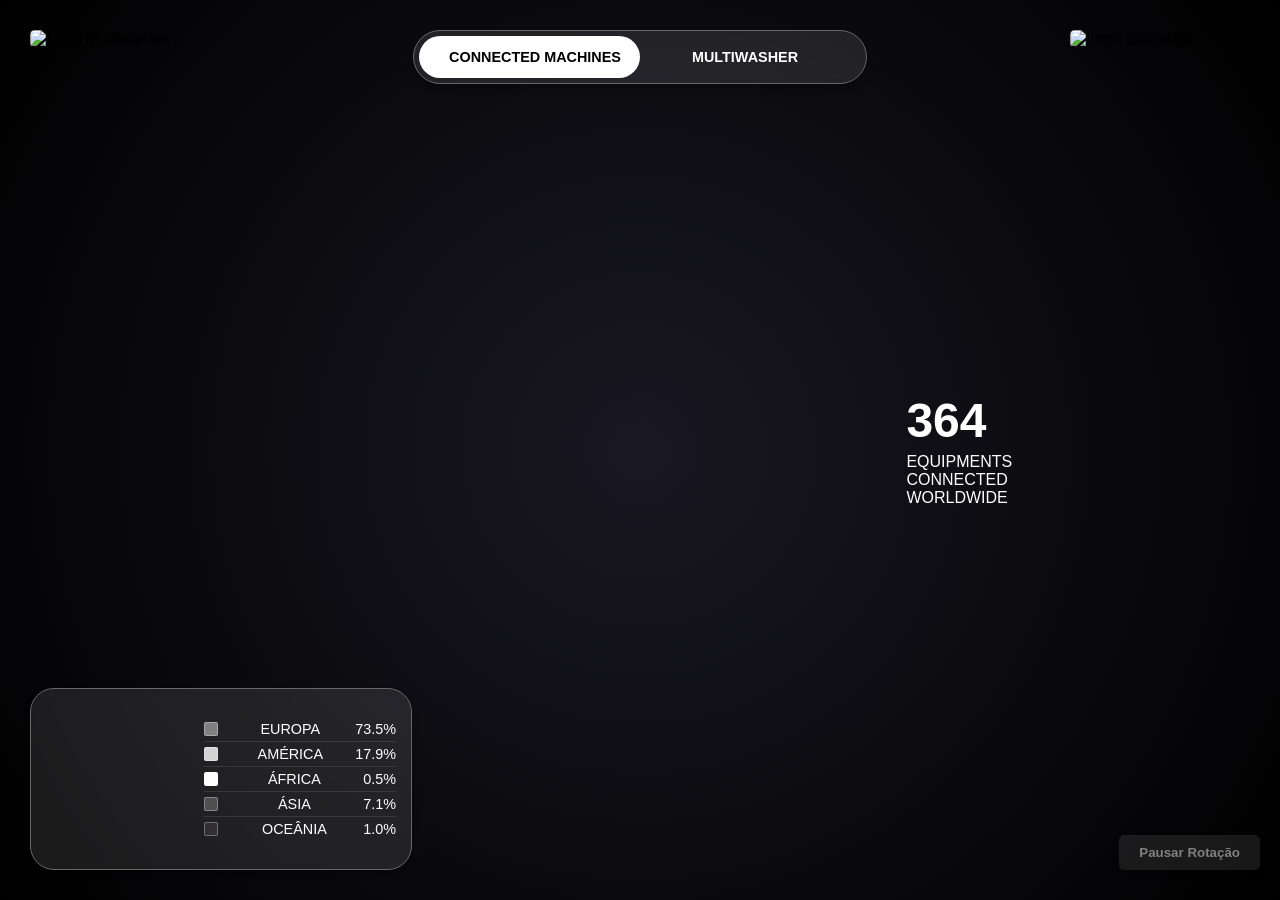
==== index.html @ ebc237db "first commit" ====
<!DOCTYPE html>
<html lang="pt">
<head>
<meta charset="UTF-8" />
<meta name="viewport" content="width=device-width, initial-scale=1.0" />
<title>Somengil - IoT Office Screen</title>

<link rel="stylesheet" href="styles.css">
<link href="https://fonts.cdnfonts.com/css/satoshi" rel="stylesheet">
<link rel="icon" type="images/icon" href="images/favicon.jpg">

<script src="https://cdn.jsdelivr.net/npm/chart.js"></script>
<script type="module" src="script.js"></script>
<script type="importmap">
{
  "imports": {
    "three": "https://esm.sh/three",
    "three/": "https://esm.sh/three/"
  }
}
</script>
</head>

<body>

<div id="toggle-container">
    <input type="radio" id="daily-report" name="report-type" class="toggle-input" checked>
    <label for="daily-report" class="toggle-btn toggle-btn-label">CONNECTED MACHINES</label>

    <input type="radio" id="connected-machines" name="report-type" class="toggle-input">
    <label for="connected-machines" class="toggle-btn toggle-btn-label">MULTIWASHER</label>

    <span class="toggle-slider"></span>
</div>

<div id="info-box">
    <div class="number">364</div>
    <div class="label">EQUIPMENTS</div>
    <div class="label">CONNECTED</div>
    <div class="label">WORLDWIDE</div>
</div>

<div id="pie-chart-card">
    <h2></h2>
    <div id="canvas-container">
        <canvas id="machineChart"></canvas>
    </div>

    <ul id="chart-details">
        <li><span class="color-swatch" style="background-color: #808080;"></span><span class="label-text">EUROPA</span><span class="chart-percentage">73.5%</span></li>
        <li><span class="color-swatch" style="background-color: #D3D3D3;"></span><span class="label-text">AMÉRICA</span><span class="chart-percentage">17.9%</span></li>
        <li><span class="color-swatch" style="background-color: #FFFFFF;"></span><span class="label-text">ÁFRICA</span><span class="chart-percentage">0.5%</span></li>
        <li><span class="color-swatch" style="background-color: #505050;"></span><span class="label-text">ÁSIA</span><span class="chart-percentage">7.1%</span></li>
        <li><span class="color-swatch" style="background-color: #312f31;"></span><span class="label-text">OCEÂNIA</span><span class="chart-percentage">1.0%</span></li>
    </ul>
</div>

<div id="play-pause-container">
    <button id="playPauseBtn">Pausar Rotação</button>
</div>

<div id="globeViz"></div>

<img id="logo" src="https://static.wixstatic.com/media/a6967f_b1478a338afc4870879e1ba83f915dc5~mv2.png" alt="Logo Multiwasher" />
<img id="logo2" src="https://static.wixstatic.com/media/a6967f_691cf1aade3c471c816d1071b0c6ebdd~mv2.png" alt="Logo Somengil" />



</body>
</html>
---- styles.css ----
html, body {
    margin: 0;
    padding: 0;
    width: 100%;
    height: 100%;
    overflow: hidden;
    background: radial-gradient(circle at center, #191822 0.5%, #000000 100%);
    font-family: 'Satoshi', sans-serif;
}

#globeViz {
    position: absolute;
    top: 0;
    left: 0;
    width: 100%;
    height: 100%;
}

canvas {
    display: block;
    width: 100%;
    height: 100%;
}

#logo {
    position: absolute; top: 30px; left: 30px; width: 180px; border-radius: 5px; z-index:10; /* Multiwasher */
}
#logo2 {
    position: absolute; top: 30px; right: 30px; width: 180px; border-radius: 5px; z-index:10; /* Somengil */
}

#toggle-container {
    position: absolute; top: 30px; left: 50%; transform: translateX(-50%);
    z-index: 20; background-color: rgba(255, 255, 255, 0.1); border-radius: 999px;
    display: flex;
    padding-top: 10px; 
    padding-bottom: 10px;
    padding-left: 16px;
    padding-right: 16px;
    box-shadow: 0 4px 6px rgba(0,0,0,0.3);
    backdrop-filter: blur(3px);
    /* visible stroke/border */
    border: 1px solid #686868;
}

.toggle-btn {
    position: relative; z-index: 1; padding: 8px 15px; cursor: pointer;
    color: #000;
    font-weight: bold;
    font-size: 0.9rem;
    transition: color 0.3s ease;
    display: flex; justify-content: center; align-items: center;
    min-width: 180px;
}
.toggle-btn:hover {
    color: #50B6E8;
}

.toggle-input { display: none; }

#daily-report:checked ~ .toggle-slider {
    transform: translateX(0);
}
#connected-machines:checked ~ .toggle-slider {
    transform: translateX(100%);
}

.toggle-slider {
    position: absolute; top: 5px; left: 5px;
    height: calc(100% - 10px);
    width: calc(49%);
    background-color: #ffffff;
    border-radius: 999px;
    transition: transform .3s ease;
    z-index: 0; pointer-events: none;
}

#daily-report:checked + .toggle-btn-label { color: #000; z-index: 1; }
#connected-machines:checked + .toggle-btn-label { color: #000; z-index: 1; }

/* Inactive toggle button labels - color white */
#daily-report:not(:checked) + .toggle-btn-label { color: #fff; }
#connected-machines:not(:checked) + .toggle-btn-label { color: #fff; }

#info-box {
    position: absolute; top: 50%; right: 12%; transform: translateY(-50%);
    z-index: 15; padding: 20px; color: #fff;
    text-align: centlefter; width: 200px;
}
#info-box .number {
    font-size: 3em; font-weight: bold; margin-bottom: 5px;
}
#info-box .label {
    font-size: 1em;
}

#pie-chart-card {
    position: absolute; bottom: 30px; left: 30px; z-index: 15;
    background-color: rgba(255, 255, 255, 0.1);
    border-radius: 24px; padding: 15px; color: #fff;
    width: 350px;
    box-shadow: 0 4px 15px rgba(0,0,0,0.7);
    display: flex; flex-direction: row; align-items: center;
    box-shadow: 0 4px 6px rgba(0,0,0,0.3);
    backdrop-filter: blur(3px);
    /* visible stroke/border */
    border: 1px solid #686868;
}
#pie-chart-card h2 {
    font-size: 1.2em; margin-bottom: 10px;
}

#canvas-container { width: 250px; height: 150px; margin-right: 20px; }

#legend { display: flex; flex-direction: column; width: 20px; }

#chart-details {
    list-style: none; padding: 0; margin: 0; width: 100%; font-size: .9em;
}
#chart-details li {
    padding: 4px 0; border-bottom: 1px solid rgba(255,255,255,0.1);
    display: flex; align-items: center; justify-content: space-between;
}
#chart-details li:last-child { border-bottom: none; }

.color-swatch {
    display: inline-block; width: 12px; height: 12px; margin-right: 8px;
    border-radius: 2px; border: 1px solid rgba(255,255,255,0.3);
}

#play-pause-container {
    position: absolute; bottom: 30px; right: 20px; z-index:20;
}

#playPauseBtn {
    padding: 10px 20px;
    background-color: rgba(222,214,213,0.1);
    color: gray; border: none; border-radius: 5px;
    cursor: pointer; font-weight: bold;
    font-family: Arial; display: flex; align-items: center;
    gap: 8px; transition: background-color .3s ease;
    box-shadow: 0 4px 6px rgba(0,0,0,0.3);
}
#playPauseBtn:hover { background-color: rgba(255,255,255,0.15); }
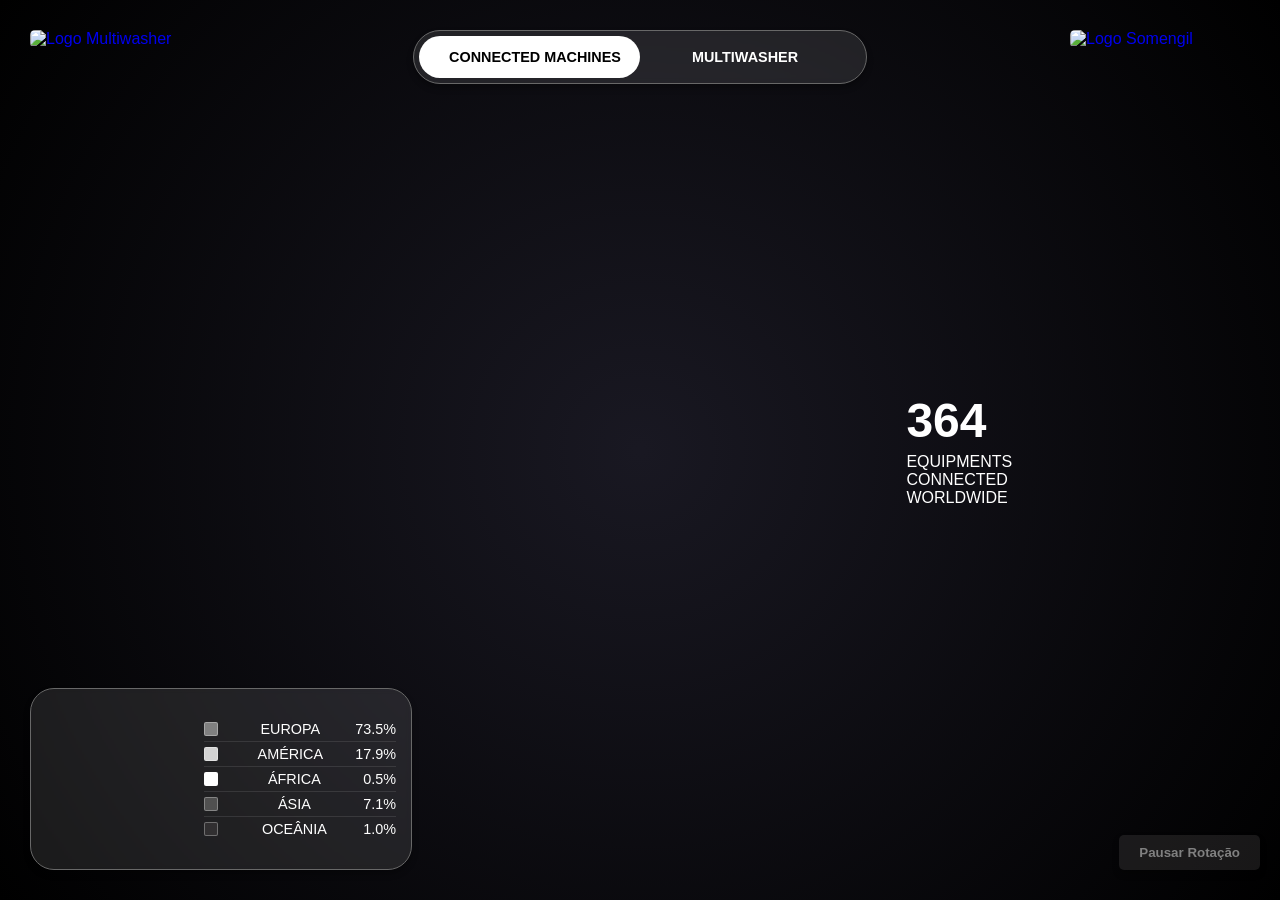
==== commit 8cc37e53: "Update index.html" ====
--- a/index.html
+++ b/index.html
@@ -61,10 +61,15 @@
 
 <div id="globeViz"></div>
 
+  <a href="tabela.html" class="cursor-pointer">
 <img id="logo" src="https://static.wixstatic.com/media/a6967f_b1478a338afc4870879e1ba83f915dc5~mv2.png" alt="Logo Multiwasher" />
+  </a>
+  
+  <a href="add.html" class="cursor-pointer">
 <img id="logo2" src="https://static.wixstatic.com/media/a6967f_691cf1aade3c471c816d1071b0c6ebdd~mv2.png" alt="Logo Somengil" />
+    </a>
 
 
 
 </body>
-</html>+</html>
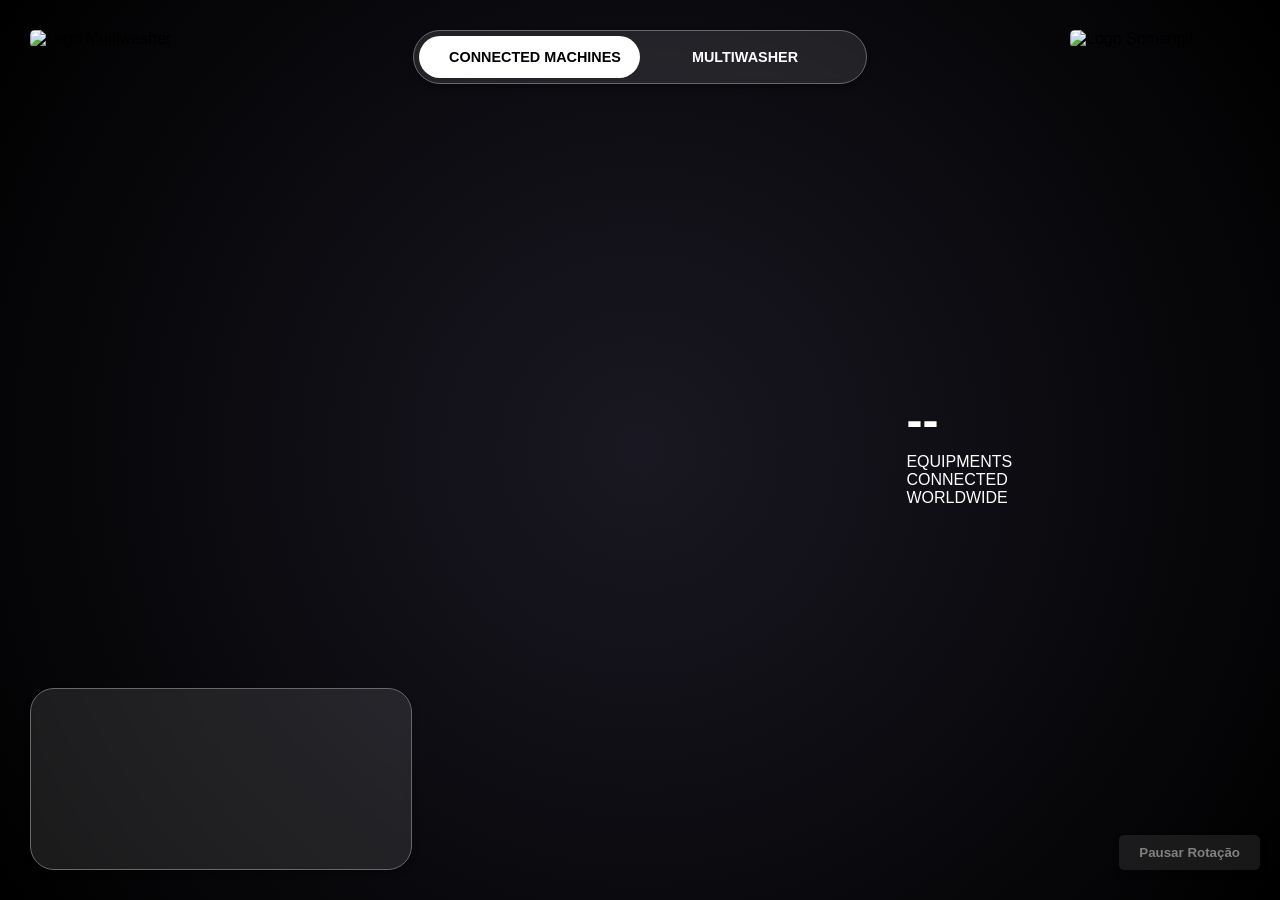
==== commit ce3cf48e: "Update index.html" ====
--- a/index.html
+++ b/index.html
@@ -1,75 +1,64 @@
 <!DOCTYPE html>
 <html lang="pt">
 <head>
-<meta charset="UTF-8" />
-<meta name="viewport" content="width=device-width, initial-scale=1.0" />
-<title>Somengil - IoT Office Screen</title>
+    <meta charset="UTF-8" />
+    <meta name="viewport" content="width=device-width, initial-scale=1.0" />
+    <title>Somengil - IoT Office Screen</title>
 
-<link rel="stylesheet" href="styles.css">
-<link href="https://fonts.cdnfonts.com/css/satoshi" rel="stylesheet">
-<link rel="icon" type="images/icon" href="images/favicon.jpg">
+    <link rel="stylesheet" href="styles.css">
+    <link href="https://fonts.cdnfonts.com/css/satoshi" rel="stylesheet">
+    <link rel="icon" type="image/jpeg" href="images/favicon.jpg">
 
-<script src="https://cdn.jsdelivr.net/npm/chart.js"></script>
-<script type="module" src="script.js"></script>
-<script type="importmap">
-{
-  "imports": {
-    "three": "https://esm.sh/three",
-    "three/": "https://esm.sh/three/"
-  }
-}
-</script>
+    <script src="https://cdn.jsdelivr.net/npm/chart.js"></script>
+    
+    <script type="module" src="script.js"></script>
+
+    <script type="importmap">
+    {
+      "imports": {
+        "three": "https://esm.sh/three",
+        "three/": "https://esm.sh/three/"
+      }
+    }
+    </script>
 </head>
 
 <body>
 
-<div id="toggle-container">
-    <input type="radio" id="daily-report" name="report-type" class="toggle-input" checked>
-    <label for="daily-report" class="toggle-btn toggle-btn-label">CONNECTED MACHINES</label>
+    <div id="toggle-container">
+        <input type="radio" id="daily-report" name="report-type" class="toggle-input" checked>
+        <label for="daily-report" class="toggle-btn toggle-btn-label">CONNECTED MACHINES</label>
 
-    <input type="radio" id="connected-machines" name="report-type" class="toggle-input">
-    <label for="connected-machines" class="toggle-btn toggle-btn-label">MULTIWASHER</label>
+        <input type="radio" id="connected-machines" name="report-type" class="toggle-input">
+        <label for="connected-machines" class="toggle-btn toggle-btn-label">MULTIWASHER</label>
 
-    <span class="toggle-slider"></span>
-</div>
-
-<div id="info-box">
-    <div class="number">364</div>
-    <div class="label">EQUIPMENTS</div>
-    <div class="label">CONNECTED</div>
-    <div class="label">WORLDWIDE</div>
-</div>
-
-<div id="pie-chart-card">
-    <h2></h2>
-    <div id="canvas-container">
-        <canvas id="machineChart"></canvas>
+        <span class="toggle-slider"></span>
     </div>
 
-    <ul id="chart-details">
-        <li><span class="color-swatch" style="background-color: #808080;"></span><span class="label-text">EUROPA</span><span class="chart-percentage">73.5%</span></li>
-        <li><span class="color-swatch" style="background-color: #D3D3D3;"></span><span class="label-text">AMÉRICA</span><span class="chart-percentage">17.9%</span></li>
-        <li><span class="color-swatch" style="background-color: #FFFFFF;"></span><span class="label-text">ÁFRICA</span><span class="chart-percentage">0.5%</span></li>
-        <li><span class="color-swatch" style="background-color: #505050;"></span><span class="label-text">ÁSIA</span><span class="chart-percentage">7.1%</span></li>
-        <li><span class="color-swatch" style="background-color: #312f31;"></span><span class="label-text">OCEÂNIA</span><span class="chart-percentage">1.0%</span></li>
-    </ul>
-</div>
+    <div id="info-box">
+        <div class="number" id="total-machines">--</div>
+        <div class="label">EQUIPMENTS</div>
+        <div class="label">CONNECTED</div>
+        <div class="label">WORLDWIDE</div>
+    </div>
 
-<div id="play-pause-container">
-    <button id="playPauseBtn">Pausar Rotação</button>
-</div>
+    <div id="pie-chart-card">
+        <h2></h2>
+        <div id="canvas-container">
+            <canvas id="machineChart"></canvas>
+        </div>
 
-<div id="globeViz"></div>
+        <ul id="chart-details"></ul>
+    </div>
 
-  <a href="tabela.html" class="cursor-pointer">
-<img id="logo" src="https://static.wixstatic.com/media/a6967f_b1478a338afc4870879e1ba83f915dc5~mv2.png" alt="Logo Multiwasher" />
-  </a>
-  
-  <a href="add.html" class="cursor-pointer">
-<img id="logo2" src="https://static.wixstatic.com/media/a6967f_691cf1aade3c471c816d1071b0c6ebdd~mv2.png" alt="Logo Somengil" />
-    </a>
+    <div id="play-pause-container">
+        <button id="playPauseBtn">Pausar Rotação</button>
+    </div>
 
+    <div id="globeViz"></div>
 
+    <img id="logo" src="https://static.wixstatic.com/media/a6967f_0c98d57376be4290aba002d8ba028a92~mv2.webp" alt="Logo Multiwasher" />
+    <img id="logo2" src="https://static.wixstatic.com/media/a6967f_806fe8fab41d42888a69ac911bb0a451~mv2.png" alt="Logo Somengil" />
 
 </body>
 </html>
